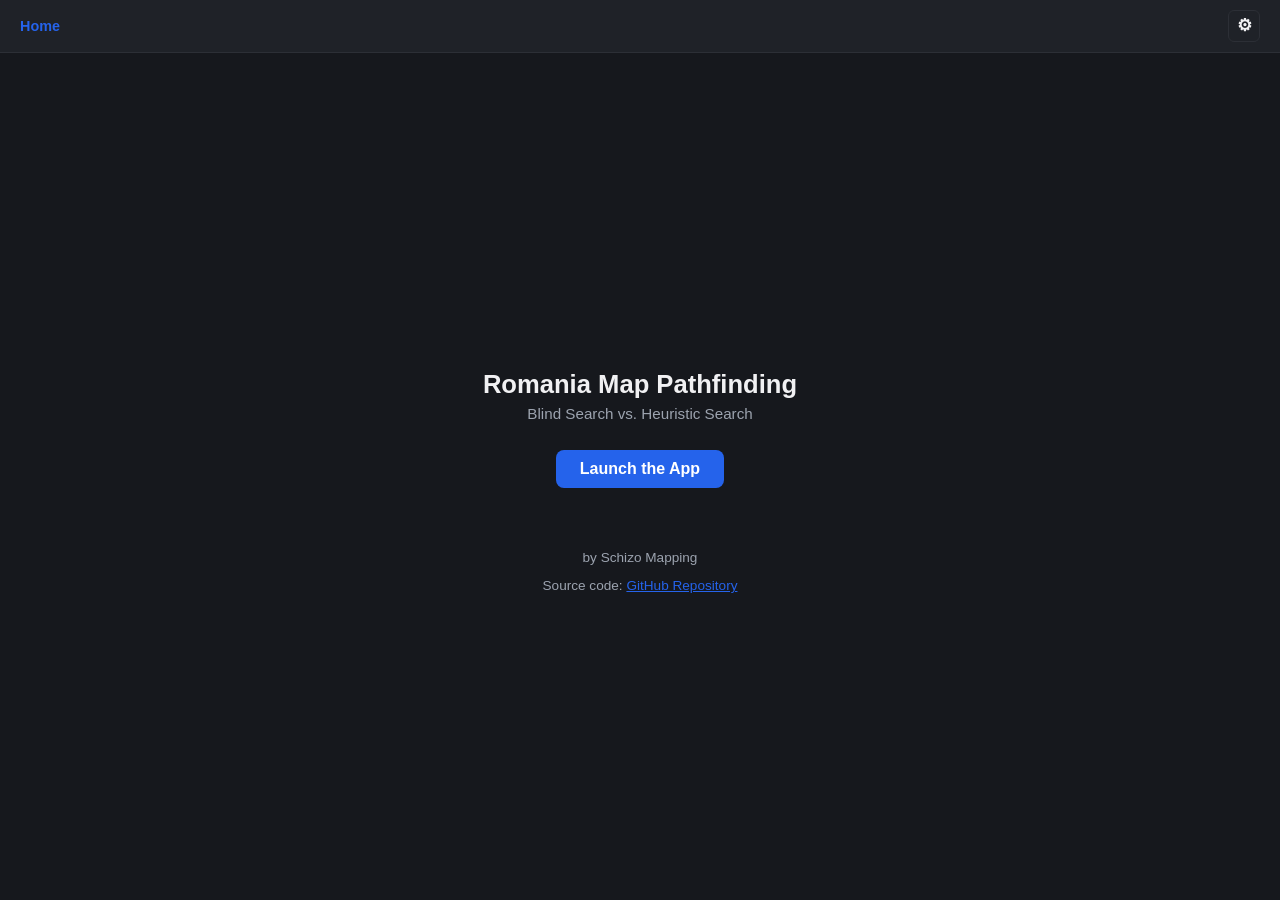
==== index.html @ d283abfc "Update index.html" ====
<!doctype html>
<html lang="en">
<head>
  <meta charset="UTF-8" />
  <meta name="viewport" content="width=device-width, initial-scale=1.0" />
  <title>Romania Map Pathfinding — Home</title>
  <link rel="stylesheet" href="styles.css" />
</head>
<body class="home-body">
  <nav class="navbar">
    <a class="navbar-home" href="index.html">Home</a>
    <div class="navbar-settings">
      <button class="navbar-gear" type="button" aria-label="Settings" title="Settings">&#9881;</button>
      <div class="navbar-menu">
        <div class="navbar-menu-label">Theme</div>
        <button class="navbar-theme-option" data-theme-choice="dark">Dark</button>
        <button class="navbar-theme-option" data-theme-choice="light">Light</button>
      </div>
    </div>
  </nav>

  <div class="home-content">
    <header>
      <h1>Romania Map Pathfinding</h1>
      <p class="subtitle">Blind Search vs. Heuristic Search</p>
    </header>

    <section class="intro">
      <div class="intro-cta">
        <a class="cta-button" href="app.html">Launch the App</a>
      </div>
    </section>

    <footer>
      <p>by Schizo Mapping</p>
      <p>
        Source code:
        <a href="https://github.com/azkaeiorszghjhbvgu/AI-Schizo-Mapping" rel="noopener">
          GitHub Repository
        </a>
      </p>
    </footer>
  </div>

  <script src="js/navbar.js"></script>
</body>
</html>
---- styles.css ----
:root {
  color-scheme: dark;
  --bg: #16181d;
  --panel: #1f2228;
  --text: #f1f1f3;
  --muted: #9ca3af;
  --accent: #2563eb;
  --edge: #3a3f47;
  --edge-path: #16a34a;
  --node: #94a3b8;
  --node-visited: #93c5fd;
  --node-path: #16a34a;
  --node-start: #f59e0b;
  --node-goal: #dc2626;
  --border: #2c2f36;
}

:root[data-theme="light"] {
  color-scheme: light;
  --bg: #f7f7fa;
  --panel: #ffffff;
  --text: #1c1c1e;
  --muted: #6b7280;
  --edge: #c7cbd1;
  --border: #e5e7eb;
}

* { box-sizing: border-box; }

body {
  margin: 0;
  padding-inline: 20px;
  background: var(--bg);
  color: var(--text);
  font-family: -apple-system, Segoe UI, Roboto, Helvetica, Arial, sans-serif;
}

.navbar {
  position: sticky;
  top: 0;
  z-index: 100;
  display: flex;
  align-items: center;
  align-self: stretch;
  width: calc(100% + 40px);
  margin-inline: -20px;
  padding: 10px 20px;
  background: var(--panel);
  border-bottom: 1px solid var(--border);
  text-align: left;
  transform: translateY(0);
  transition: transform 0.2s ease;
}

.navbar-hidden {
  transform: translateY(-100%);
}

.navbar-home {
  color: var(--accent);
  font-weight: 600;
  font-size: 0.9rem;
  text-decoration: none;
}
.navbar-home:hover { text-decoration: underline; }

.navbar-settings {
  position: relative;
  margin-left: auto;
}

.navbar-gear {
  display: flex;
  align-items: center;
  justify-content: center;
  width: 32px;
  height: 32px;
  padding: 0;
  border: 1px solid var(--border);
  border-radius: 6px;
  background: var(--panel);
  color: var(--text);
  font-size: 1.05rem;
  line-height: 1;
  cursor: pointer;
}
.navbar-gear:hover { border-color: var(--accent); }

.navbar-menu {
  position: absolute;
  top: calc(100% + 6px);
  right: 0;
  min-width: 170px;
  background: var(--panel);
  border: 1px solid var(--border);
  border-radius: 8px;
  padding: 6px;
  box-shadow: 0 6px 16px rgba(0, 0, 0, 0.2);
  display: none;
  z-index: 101;
}

.navbar-settings.open .navbar-menu {
  display: block;
}

.navbar-menu-label {
  padding: 6px 8px 4px;
  font-size: 0.75rem;
  color: var(--muted);
  text-transform: uppercase;
  letter-spacing: 0.03em;
}

.navbar-theme-option {
  display: flex;
  align-items: center;
  justify-content: space-between;
  width: 100%;
  padding: 8px;
  border: none;
  border-radius: 6px;
  background: transparent;
  color: var(--text);
  font-size: 0.9rem;
  text-align: left;
  cursor: pointer;
}
.navbar-theme-option:hover { background: var(--bg); }
.navbar-theme-option.active { color: var(--accent); font-weight: 600; }

header { text-align: center; margin-bottom: 20px; padding-top: 24px; }
h1 { margin: 0 0 6px; font-size: 1.6rem; }
.subtitle { margin: 0; color: var(--muted); font-size: 0.95rem; }

.controls {
  display: flex;
  flex-wrap: wrap;
  align-items: center;
  justify-content: center;
  gap: 16px;
  margin-bottom: 24px;
  background: var(--panel);
  border: 1px solid var(--border);
  border-radius: 10px;
  padding: 14px 18px;
  max-width: 900px;
  margin-inline: auto;
}

.controls label {
  display: flex;
  flex-direction: column;
  gap: 4px;
  font-size: 0.85rem;
  color: var(--muted);
}

select, button {
  font-size: 0.95rem;
  padding: 6px 10px;
  border-radius: 6px;
  border: 1px solid var(--border);
  background: var(--panel);
  color: var(--text);
}

button {
  background: var(--accent);
  color: white;
  border: none;
  cursor: pointer;
  font-weight: 600;
  align-self: flex-end;
}
button:disabled { opacity: 0.6; cursor: default; }

.status { color: var(--muted); font-size: 0.9rem; }

.maps {
  display: flex;
  flex-wrap: wrap;
  gap: 20px;
  justify-content: center;
  max-width: 1200px;
  margin: 0 auto 24px;
}

.map-panel {
  background: var(--panel);
  border: 1px solid var(--border);
  border-radius: 10px;
  padding: 12px;
  flex: 1 1 460px;
  max-width: 580px;
}

.map-panel h2 { font-size: 1rem; margin: 0 0 8px; text-align: center; }

.map { width: 100%; height: auto; }

.edge { stroke: var(--edge); stroke-width: 2; }
.edge-path { stroke: var(--edge-path); stroke-width: 4; }

.node { fill: var(--node); stroke: var(--panel); stroke-width: 1.5; transition: fill 0.2s; }
.node.visited { fill: var(--node-visited); }
.node.on-path { fill: var(--node-path); }
.node.start { fill: var(--node-start); }
.node.goal { fill: var(--node-goal); }

.node-label { font-size: 11px; fill: var(--text); }

.results {
  max-width: 1000px;
  margin: 0 auto;
  background: var(--panel);
  border: 1px solid var(--border);
  border-radius: 10px;
  padding: 16px 20px;
  overflow-x: auto;
}
.results h2 { margin-top: 0; font-size: 1.05rem; }

table { width: 100%; border-collapse: collapse; font-size: 0.9rem; }
th, td { text-align: left; padding: 8px 10px; border-bottom: 1px solid var(--border); }
th { color: var(--muted); font-weight: 600; }
.path-cell { font-family: ui-monospace, monospace; font-size: 0.85rem; }

footer {
  text-align: center;
  margin-top: 24px;
  color: var(--muted);
  font-size: 0.85rem;
}
footer a { color: var(--accent); }

.home-body {
  min-height: 100vh;
  display: flex;
  flex-direction: column;
  align-items: center;
  text-align: center;
}

.home-content {
  flex: 1;
  width: 100%;
  display: flex;
  flex-direction: column;
  align-items: center;
  justify-content: center;
}

.home-body .intro {
  align-items: center;
}

.intro {
  max-width: 900px;
  margin: 0 auto 24px;
  display: flex;
  flex-direction: column;
  gap: 16px;
}

.intro-card {
  background: var(--panel);
  border: 1px solid var(--border);
  border-radius: 10px;
  padding: 18px 22px;
}
.intro-card h2 { margin-top: 0; font-size: 1.15rem; }
.intro-card h3 { margin-top: 0; font-size: 1rem; }
.intro-card p, .intro-card li { color: var(--text); line-height: 1.5; }
.intro-card ul { margin: 8px 0; padding-left: 20px; }

.intro-grid {
  display: flex;
  flex-wrap: wrap;
  gap: 16px;
}
.intro-grid .intro-card { flex: 1 1 320px; }

.intro-cta {
  text-align: center;
  margin-top: 8px;
}

.cta-button {
  display: inline-block;
  background: var(--accent);
  color: white;
  font-weight: 600;
  font-size: 1rem;
  padding: 10px 24px;
  border-radius: 8px;
  text-decoration: none;
}
.cta-button:hover { opacity: 0.9; }
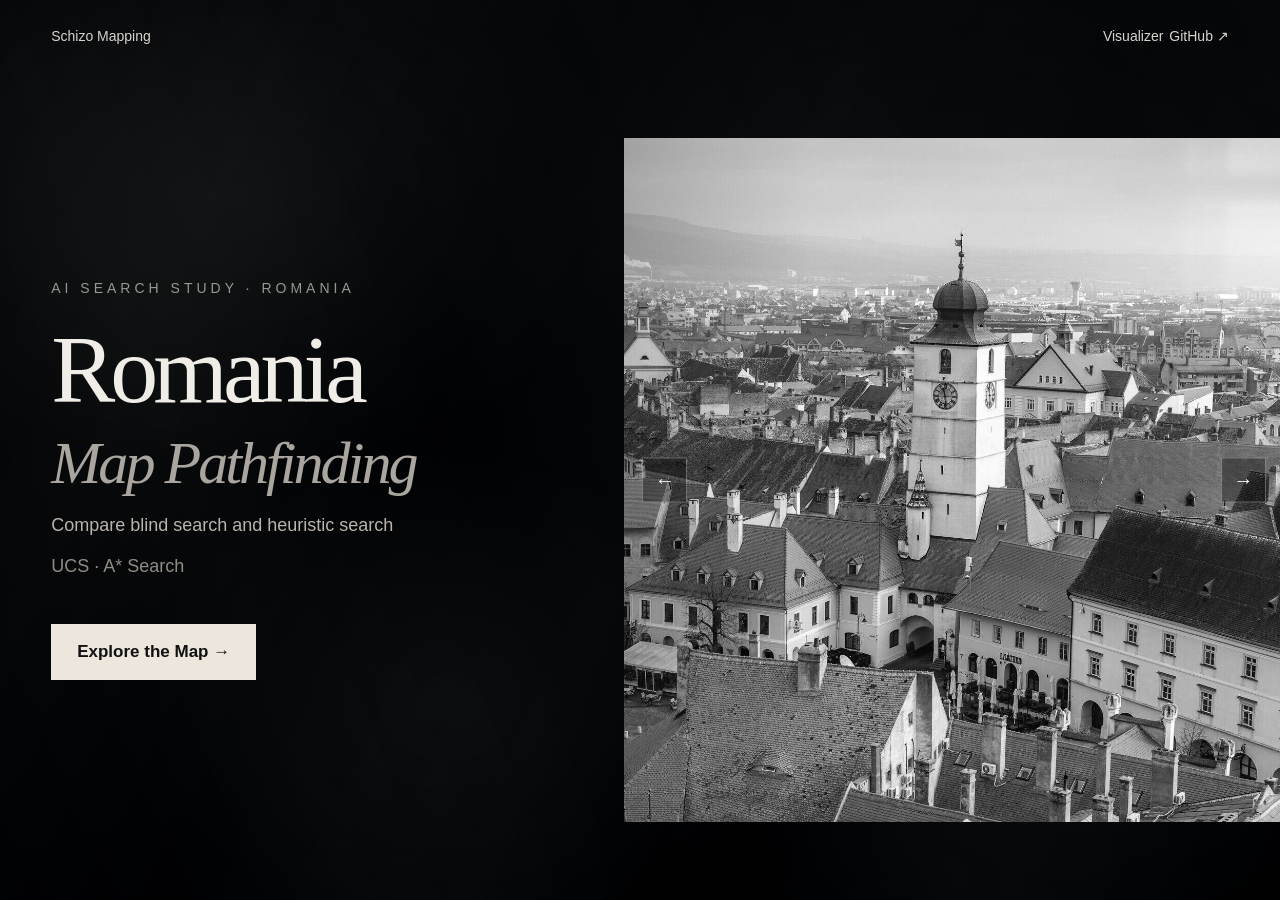
==== commit fe6ebb83: "update pathfinding visualizer" ====
--- a/index.html
+++ b/index.html
@@ -1,47 +1,120 @@
 <!doctype html>
+
 <html lang="en">
+
 <head>
+
   <meta charset="UTF-8" />
+
   <meta name="viewport" content="width=device-width, initial-scale=1.0" />
-  <title>Romania Map Pathfinding — Home</title>
-  <link rel="stylesheet" href="styles.css" />
+
+  <title>Romania Map Pathfinding</title>
+
+  <link rel="stylesheet" href="css/landing.css" />
+
 </head>
-<body class="home-body">
-  <nav class="navbar">
-    <a class="navbar-home" href="index.html">Home</a>
-    <div class="navbar-settings">
-      <button class="navbar-gear" type="button" aria-label="Settings" title="Settings">&#9881;</button>
-      <div class="navbar-menu">
-        <div class="navbar-menu-label">Theme</div>
-        <button class="navbar-theme-option" data-theme-choice="dark">Dark</button>
-        <button class="navbar-theme-option" data-theme-choice="light">Light</button>
-      </div>
+
+<body>
+
+  <nav class="nav">
+
+    <a href="index.html">Schizo Mapping</a>
+
+    <div>
+
+      <a href="app.html">Visualizer</a>
+
+      <a
+        href="https://github.com/azkaeiorszghjhbvgu/Schizo-Mapping-AI"
+        target="_blank"
+      >
+        GitHub ↗
+      </a>
+
     </div>
+
   </nav>
 
-  <div class="home-content">
-    <header>
-      <h1>Romania Map Pathfinding</h1>
-      <p class="subtitle">Blind Search vs. Heuristic Search</p>
-    </header>
 
-    <section class="intro">
-      <div class="intro-cta">
-        <a class="cta-button" href="app.html">Launch the App</a>
-      </div>
+  <main class="hero">
+
+    <section class="copy">
+
+      <p class="eyebrow">AI SEARCH STUDY · ROMANIA</p>
+
+      <h1>
+        Romania
+        <span>Map Pathfinding</span>
+      </h1>
+
+      <p class="description">
+        Compare blind search and heuristic search
+      </p>
+
+      <p class="methods">
+        UCS · A* Search
+      </p>
+
+      <a href="app.html" class="cta">
+        Explore the Map →
+      </a>
+
     </section>
 
-    <footer>
-      <p>by Schizo Mapping</p>
-      <p>
-        Source code:
-        <a href="https://github.com/azkaeiorszghjhbvgu/AI-Schizo-Mapping" rel="noopener">
-          GitHub Repository
-        </a>
-      </p>
-    </footer>
-  </div>
 
-  <script src="js/navbar.js"></script>
+    <section class="visual">
+
+      <img
+        id="cityImage"
+        src="assets/romania.jpeg"
+        alt="Romanian city"
+      />
+
+      <button class="image-btn prev" onclick="prevImage()">←</button>
+
+      <button class="image-btn next" onclick="nextImage()">→</button>
+
+    </section>
+
+  </main>
+
+
+  <script>
+
+    const images = [
+      "assets/romania.jpeg",
+      "assets/romania2.jpeg",
+      "assets/romania3.jpeg"
+    ];
+
+    let currentImage = 0;
+
+
+    function nextImage() {
+
+      currentImage++;
+
+      if (currentImage >= images.length) {
+        currentImage = 0;
+      }
+
+      document.getElementById("cityImage").src = images[currentImage];
+    }
+
+
+    function prevImage() {
+
+      currentImage--;
+
+      if (currentImage < 0) {
+        currentImage = images.length - 1;
+      }
+
+      document.getElementById("cityImage").src = images[currentImage];
+    }
+
+  </script>
+
 </body>
-</html>
+
+</html>
--- a/css/landing.css
+++ b/css/landing.css
@@ -0,0 +1,493 @@
+body {
+  margin: 0;
+  min-height: 100vh;
+
+  color: #f1eee8;
+  font-family: Arial, Helvetica, sans-serif;
+
+  overflow-x: hidden;
+
+  background: #0b0c0d;
+
+  position: relative;
+}
+
+
+body::before {
+  content: "";
+
+  position: fixed;
+  inset: 0;
+
+  pointer-events: none;
+
+  z-index: 0;
+
+  background:
+    radial-gradient(
+      ellipse at 18% 22%,
+      rgba(255, 255, 255, 0.045),
+      transparent 28%
+    ),
+
+    radial-gradient(
+      ellipse at 75% 25%,
+      rgba(255, 255, 255, 0.03),
+      transparent 30%
+    ),
+
+    radial-gradient(
+      ellipse at 35% 78%,
+      rgba(255, 255, 255, 0.035),
+      transparent 26%
+    ),
+
+    radial-gradient(
+      ellipse at 85% 82%,
+      rgba(255, 255, 255, 0.025),
+      transparent 24%
+    ),
+
+    linear-gradient(
+      115deg,
+      transparent 0%,
+      rgba(255,255,255,0.02) 18%,
+      transparent 35%,
+      rgba(255,255,255,0.016) 52%,
+      transparent 68%,
+      rgba(255,255,255,0.015) 84%,
+      transparent 100%
+    ),
+
+    linear-gradient(
+      68deg,
+      transparent 0%,
+      rgba(255,255,255,0.018) 22%,
+      transparent 40%,
+      rgba(255,255,255,0.015) 58%,
+      transparent 76%,
+      rgba(255,255,255,0.012) 100%
+    ),
+
+    linear-gradient(
+      180deg,
+      #0d0e0f 0%,
+      #090a0b 100%
+    );
+
+  opacity: 1;
+
+  filter: contrast(110%) brightness(100%);
+}
+
+
+body::after {
+  content: "";
+
+  position: fixed;
+  inset: 0;
+
+  pointer-events: none;
+
+  z-index: 0;
+
+  opacity: 0.06;
+
+  background-image:
+    repeating-linear-gradient(
+      0deg,
+      rgba(255,255,255,0.04) 0px,
+      rgba(255,255,255,0.04) 1px,
+      transparent 1px,
+      transparent 3px
+    ),
+
+    repeating-linear-gradient(
+      90deg,
+      rgba(255,255,255,0.025) 0px,
+      rgba(255,255,255,0.025) 1px,
+      transparent 1px,
+      transparent 4px
+    );
+}
+
+
+.nav {
+  width: 100%;
+
+  display: flex;
+  justify-content: space-between;
+  align-items: center;
+
+  padding: 28px 4%;
+
+  position: absolute;
+  top: 0;
+  left: 0;
+
+  box-sizing: border-box;
+
+  z-index: 10;
+}
+
+
+.nav a {
+  text-decoration: none;
+
+  color: #d8d5cf;
+
+  font-size: 14px;
+
+  transition: 0.2s ease;
+}
+
+
+.nav a:hover {
+  color: white;
+}
+
+
+.nav div {
+  display: flex;
+
+  gap: 6px;
+}
+
+
+.hero {
+  min-height: 100vh;
+
+  display: grid;
+
+  grid-template-columns: 44% 56%;
+
+  align-items: center;
+
+  gap: 55px;
+
+  padding: 105px 4% 45px;
+
+  box-sizing: border-box;
+
+  position: relative;
+
+  z-index: 1;
+}
+
+.copy {
+  display: flex;
+
+  flex-direction: column;
+
+  align-items: flex-start;
+
+  justify-content: center;
+
+  max-width: 650px;
+}
+
+.eyebrow {
+  margin: 0 0 34px 0;
+
+  font-size: 14px;
+
+  letter-spacing: 4px;
+
+  color: #969893;
+
+  text-transform: uppercase;
+}
+
+h1 {
+  margin: 0;
+
+  font-family: Georgia, "Times New Roman", serif;
+
+  font-size: clamp(74px, 7.5vw, 125px);
+
+  line-height: 0.83;
+
+  font-weight: 500;
+
+  letter-spacing: -5px;
+
+  color: #f0ede7;
+}
+
+
+h1 span {
+  display: block;
+
+  margin-top: 28px;
+
+  font-size: clamp(43px, 4.7vw, 75px);
+
+  font-style: italic;
+
+  font-weight: 400;
+
+  letter-spacing: -3px;
+
+  color: #aaa69f;
+}
+
+
+.description {
+  margin: 24px 0 0;
+  font-size: 18px;
+  color: #b9b5ae;
+  line-height: 1.5;
+}
+
+.methods {
+  margin: 14px 0 0;
+  font-size: 18px;
+  color: #8f8c86;
+  line-height: 1.5;
+}
+
+.cta {
+  margin-top: 44px;
+
+  display: inline-flex;
+
+  align-items: center;
+
+  justify-content: center;
+
+  padding: 18px 26px;
+
+  background: #ece6dc;
+
+  color: #111;
+
+  text-decoration: none;
+
+  font-size: 17px;
+
+  font-weight: 700;
+
+  transition: 0.25s ease;
+}
+
+
+.cta:hover {
+  background: #f7f2ea;
+
+  transform: translateX(5px);
+}
+
+.visual {
+  width: 100%;
+
+  height: 76vh;
+
+  position: relative;
+
+  overflow: hidden;
+
+  align-self: center;
+
+  z-index: 1;
+}
+
+
+.visual img {
+  width: 100%;
+
+  height: 100%;
+
+  display: block;
+
+  object-fit: cover;
+
+  object-position: center;
+
+  filter: grayscale(100%);
+}
+
+.visual::after {
+  content: "";
+
+  position: absolute;
+
+  inset: 0;
+
+  pointer-events: none;
+
+  background:
+    linear-gradient(
+      90deg,
+      rgba(11, 12, 13, 0.18) 0%,
+      rgba(11, 12, 13, 0) 28%
+    );
+}
+
+.route {
+  position: absolute;
+
+  right: 24px;
+
+  bottom: 20px;
+
+  z-index: 2;
+
+  color: rgba(255,255,255,0.7);
+
+  font-size: 11px;
+
+  letter-spacing: 2px;
+}
+
+@media (max-width: 1000px) {
+
+  .hero {
+    grid-template-columns: 46% 54%;
+
+    gap: 30px;
+  }
+
+
+  h1 {
+    font-size: 78px;
+  }
+
+
+  h1 span {
+    font-size: 48px;
+  }
+
+
+  .visual {
+    height: 70vh;
+  }
+}
+
+
+@media (max-width: 768px) {
+
+  .nav {
+    padding: 22px 24px;
+  }
+
+
+  .nav a {
+    font-size: 12px;
+  }
+
+
+  .hero {
+    grid-template-columns: 1fr;
+
+    padding: 115px 24px 40px;
+
+    gap: 50px;
+  }
+
+
+  .copy {
+    max-width: 100%;
+  }
+
+
+  .eyebrow {
+    margin-bottom: 25px;
+
+    font-size: 11px;
+
+    letter-spacing: 3px;
+  }
+
+
+  h1 {
+    font-size: clamp(58px, 18vw, 88px);
+
+    letter-spacing: -4px;
+  }
+
+
+  h1 span {
+    font-size: clamp(38px, 11vw, 54px);
+
+    margin-top: 20px;
+
+    letter-spacing: -2px;
+  }
+
+
+  .description {
+    margin-top: 28px;
+
+    font-size: 17px;
+  }
+
+
+  .methods {
+    font-size: 16px;
+  }
+
+
+  .cta {
+    margin-top: 34px;
+
+    padding: 16px 23px;
+  }
+
+
+  .visual {
+    height: 62vh;
+  }
+}
+
+
+@media (max-width: 480px) {
+
+  h1 {
+    font-size: 57px;
+  }
+
+
+  h1 span {
+    font-size: 37px;
+  }
+
+
+  .visual {
+    height: 54vh;
+  }
+}
+
+.image-btn {
+  position: absolute;
+  top: 50%;
+
+  transform: translateY(-50%);
+
+  width: 45px;
+  height: 45px;
+
+  border: 1px solid rgba(255, 255, 255, 0.3);
+  background: rgba(0, 0, 0, 0.35);
+
+  color: white;
+
+  font-size: 20px;
+
+  cursor: pointer;
+
+  z-index: 3;
+
+  transition: 0.2s ease;
+}
+
+.image-btn:hover {
+  background: rgba(0, 0, 0, 0.65);
+}
+
+.prev {
+  left: 18px;
+}
+
+.next {
+  right: 18px;
+}
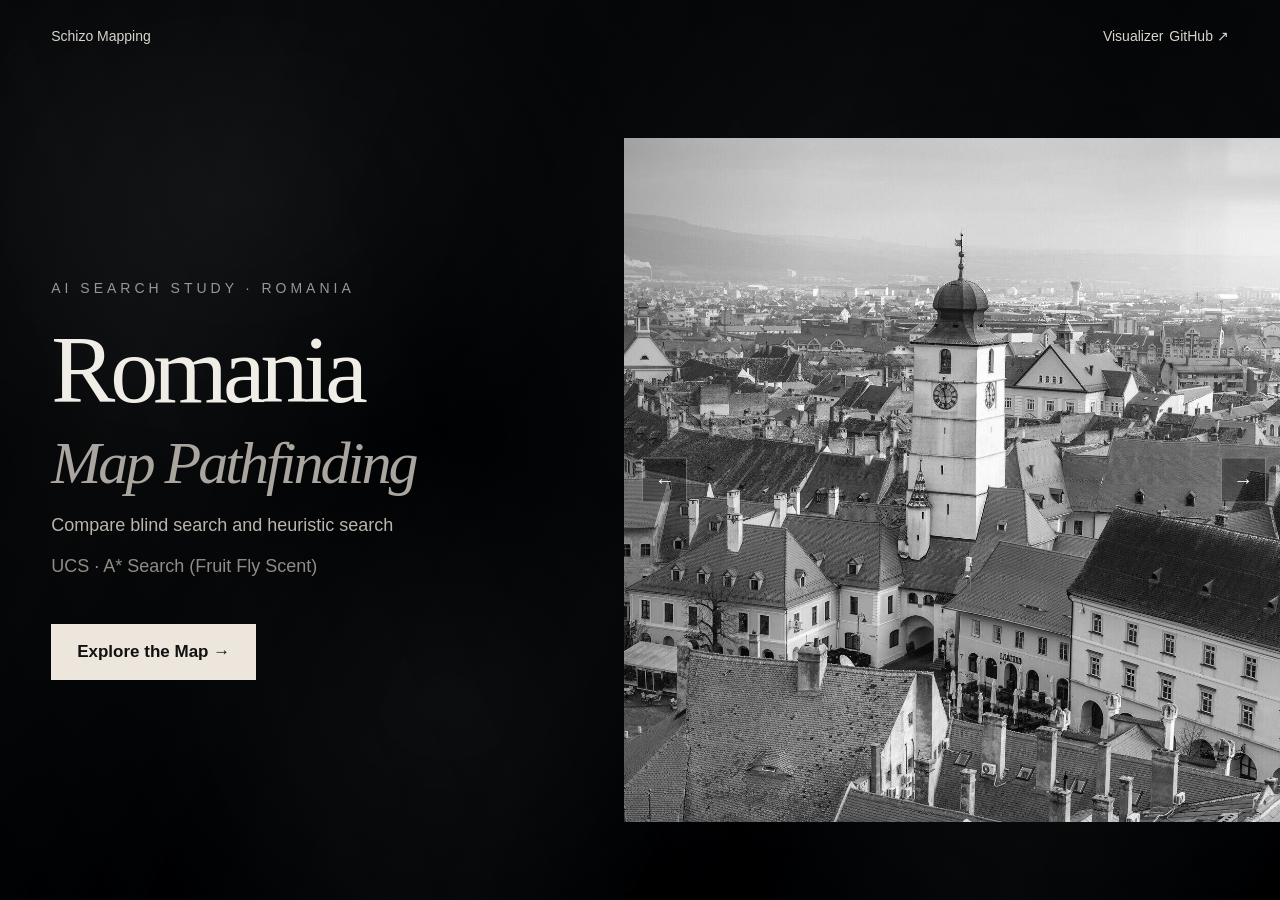
==== commit ff8d5d57: "fix: update text on landing page" ====
--- a/index.html
+++ b/index.html
@@ -52,7 +52,7 @@
       </p>
 
       <p class="methods">
-        UCS · A* Search
+        UCS · A* Search (Fruit Fly Scent)
       </p>
 
       <a href="app.html" class="cta">
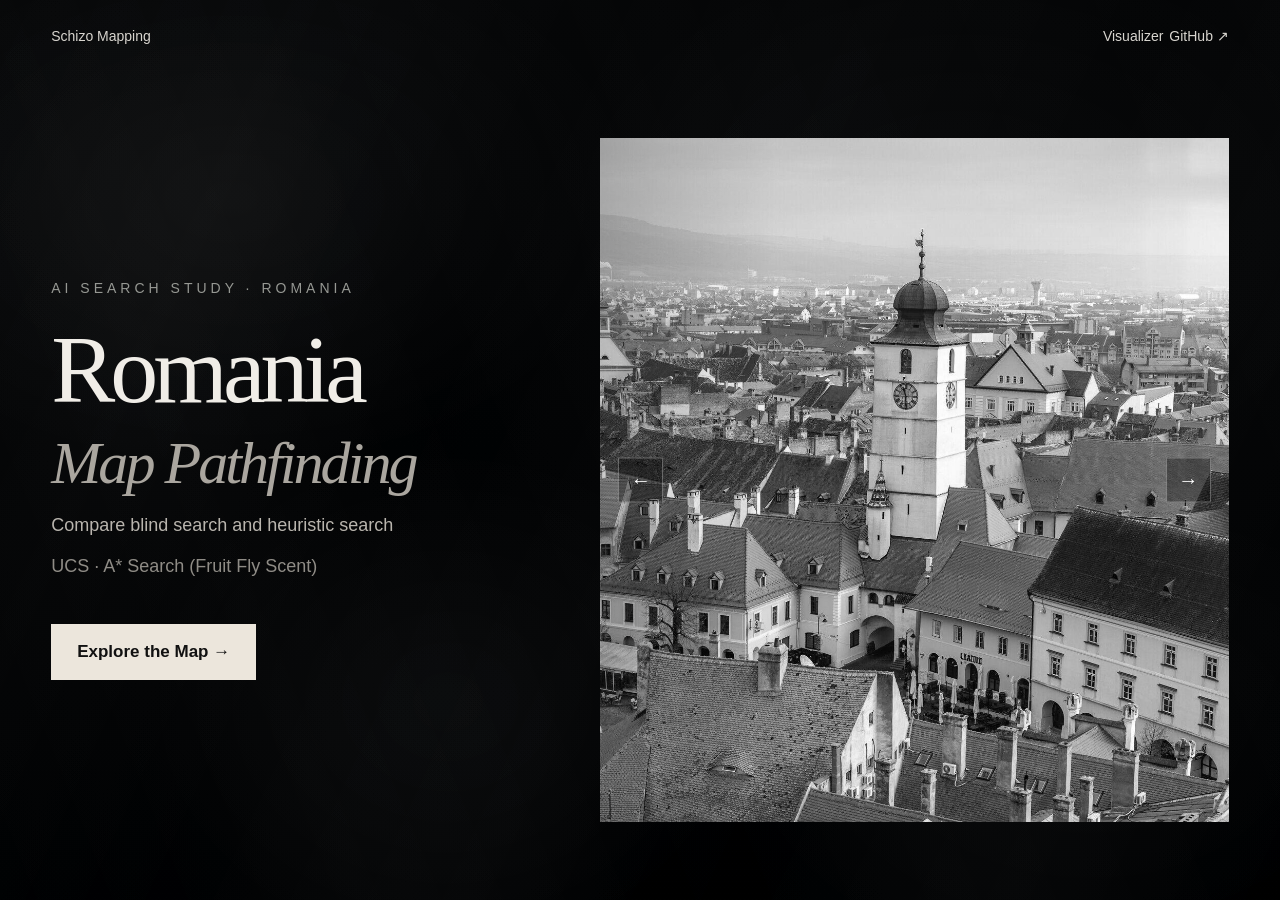
==== commit 318ad6f7: "feat: add smooth page fade transitions and 3s carousel autoplay" ====
--- a/index.html
+++ b/index.html
@@ -63,17 +63,15 @@
 
 
     <section class="visual">
-
-      <img
-        id="cityImage"
-        src="assets/romania.jpeg"
-        alt="Romanian city"
-      />
-
-      <button class="image-btn prev" onclick="prevImage()">←</button>
-
-      <button class="image-btn next" onclick="nextImage()">→</button>
-
+      <div class="image-container">
+        <div class="image-track" id="imageTrack">
+          <img src="assets/romania.jpeg" alt="Romania city" />
+          <img src="assets/romania2.jpeg" alt="Romania city" />
+          <img src="assets/romania3.jpeg" alt="Romania city" />
+        </div>
+      <button class="image-btn prev" onclick="changeImage(-1)">←</button>
+      <button class="image-btn next" onclick="changeImage(1)">→</button>
+      </div>
     </section>
 
   </main>
@@ -88,30 +86,60 @@
     ];
 
     let currentImage = 0;
+    let autoPlayTimer = null;
 
 
-    function nextImage() {
-
-      currentImage++;
+    function changeImage(direction) {
+      currentImage += direction;
 
       if (currentImage >= images.length) {
         currentImage = 0;
-      }
-
-      document.getElementById("cityImage").src = images[currentImage];
-    }
-
-
-    function prevImage() {
-
-      currentImage--;
-
-      if (currentImage < 0) {
+      } else if (currentImage < 0) {
         currentImage = images.length - 1;
       }
 
-      document.getElementById("cityImage").src = images[currentImage];
+      const track = document.getElementById("imageTrack");
+      track.style.transform = `translateX(-${currentImage * 100}%)`;
+
+      resetTimer();
     }
+
+    function resetTimer() {
+      clearInterval(autoPlayTimer);
+      autoPlayTimer = setInterval(() => {
+        changeImage(1);
+      }, 3000);
+    }
+
+    resetTimer();
+    
+    window.addEventListener("pageshow", (event) => {
+      if (event.persisted) {
+        document.body.style.animation = "none";
+        document.body.classList.remove("fade-out");
+      }
+    });
+
+    document.addEventListener("DOMContentLoaded", () => {
+      const ctaButton = document.querySelector(".cta");
+
+      if (ctaButton) {
+        ctaButton.addEventListener("click", (e) => {
+          e.preventDefault();
+          const targetUrl = ctaButton.getAttribute("href");
+
+          document.body.style.animation = "none";
+
+          void document.body.offsetHeight;
+          
+          document.body.classList.add("fade-out");
+
+          setTimeout(() => {
+            window.location.href = targetUrl;
+          }, 400);
+        });
+      }
+    });
 
   </script>
 
--- a/css/landing.css
+++ b/css/landing.css
@@ -10,6 +10,23 @@
   background: #0b0c0d;
 
   position: relative;
+
+  transition: opacity 0.4s ease-in-out;
+
+  animation: landingFadeIn 0.4s ease-in-out forwards;
+}
+
+@keyframes landingFadeIn {
+  from {
+    opacity: 0;
+  }
+  to {
+    opacity: 1;
+  }
+}
+
+body.fade-out {
+  opacity: 0;
 }
 
 
@@ -159,7 +176,7 @@
 
   display: grid;
 
-  grid-template-columns: 44% 56%;
+  grid-template-columns: minmax(0, 44fr) minmax(0, 56fr);
 
   align-items: center;
 
@@ -342,7 +359,7 @@
 @media (max-width: 1000px) {
 
   .hero {
-    grid-template-columns: 46% 54%;
+    grid-template-columns: minmax(0, 46fr) minmax(0, 54fr);
 
     gap: 30px;
   }
@@ -490,4 +507,27 @@
 
 .next {
   right: 18px;
+}
+
+.image-container {
+  width: 100%;
+  height: 100%;
+  position: relative;
+  overflow: hidden;
+}
+
+.image-track {
+  display: flex;
+  height: 100%;
+  transition: transform 0.4s ease-in-out;
+}
+
+.image-track img {
+  width: 100%;
+  height: 100%;
+  flex-shrink: 0;
+  display: block;
+  object-fit: cover;
+  object-position: center;
+  filter: grayscale(100%);
 }
